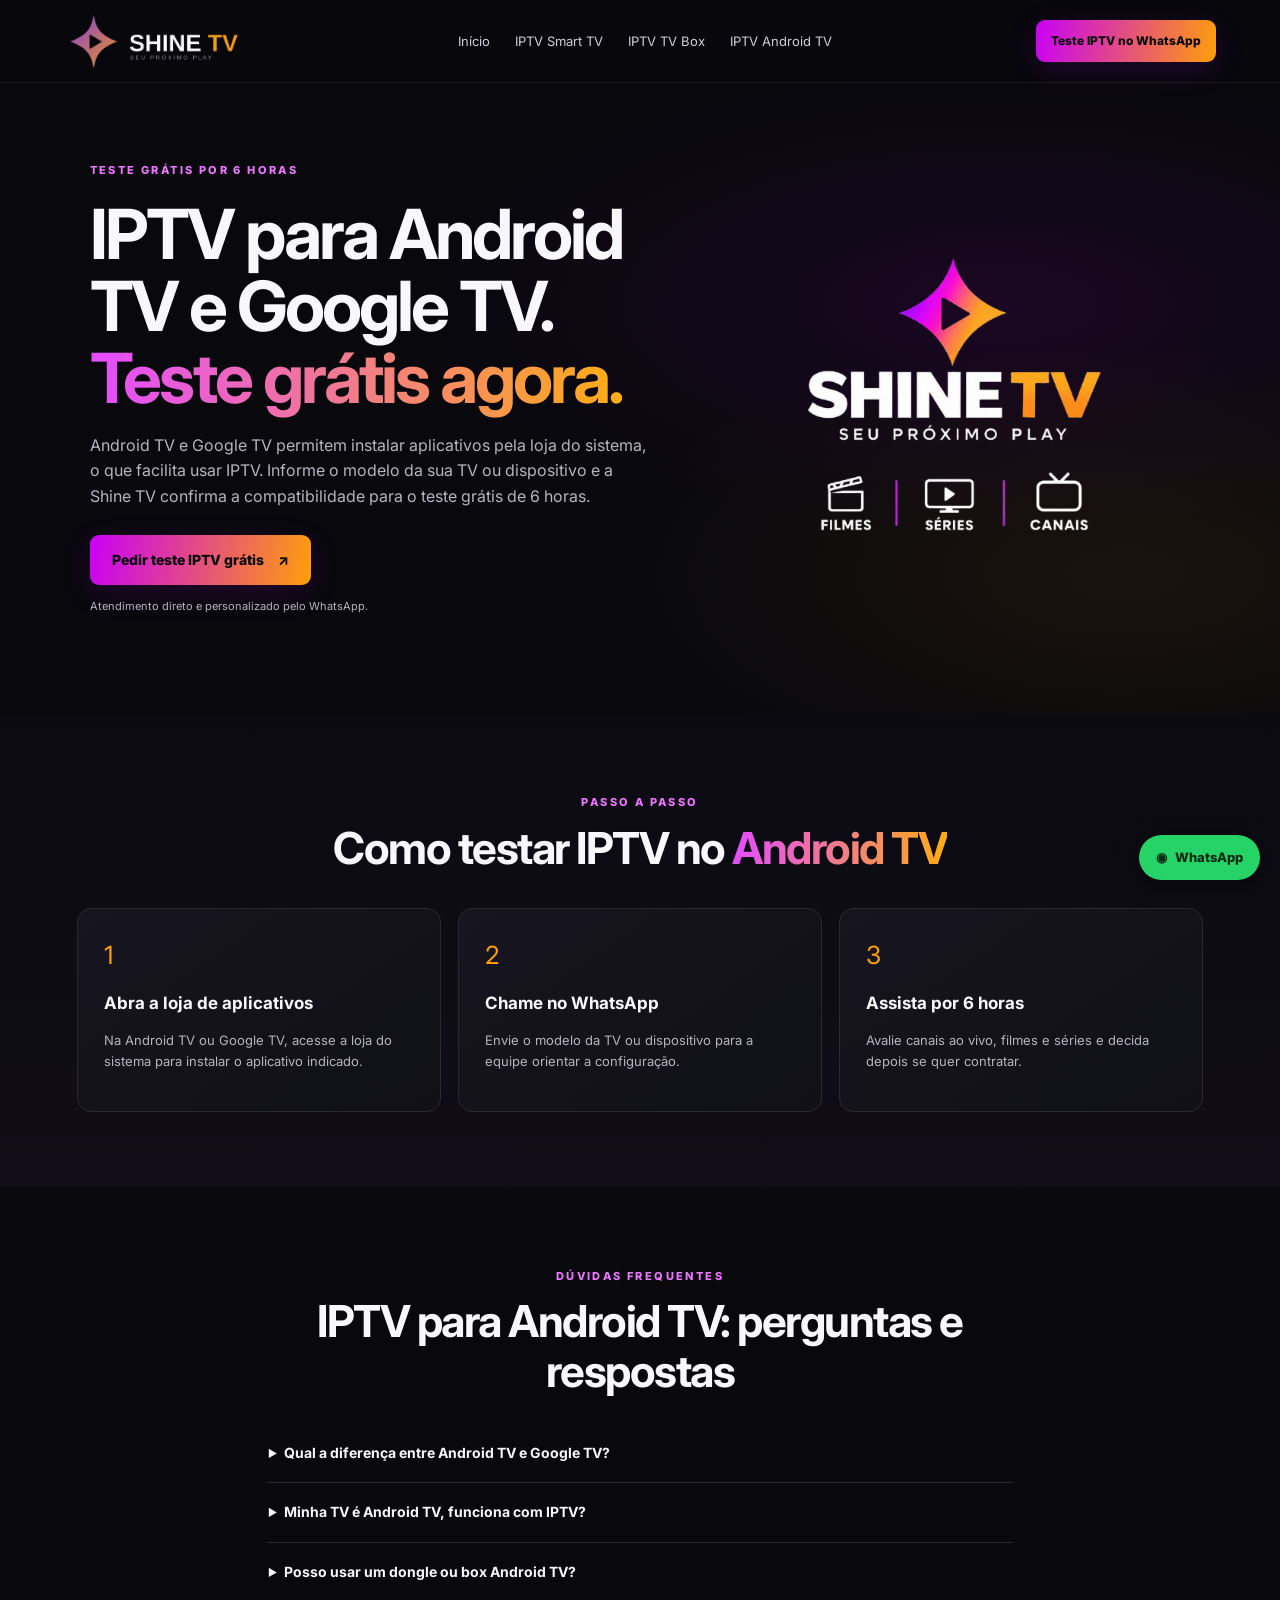
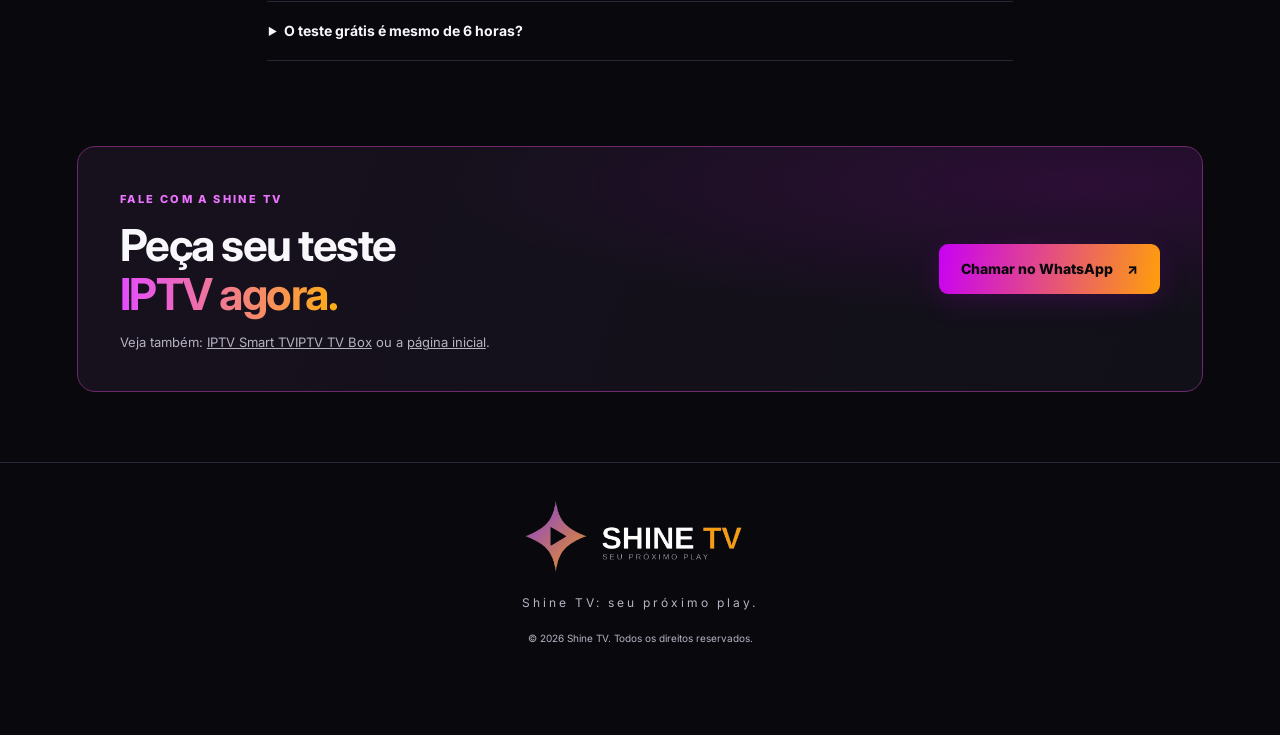
==== iptv-android.html @ 6a117aff "Add files via upload" ====
<!doctype html>
<html lang="pt-BR">
<head>
  <meta charset="utf-8">
  <meta name="viewport" content="width=device-width, initial-scale=1">
  <title>IPTV para Android TV e Google TV: Teste Grátis | Shine TV</title>
  <meta name="description" content="Teste IPTV grátis por 6 horas em Android TV e Google TV. Canais ao vivo, filmes e séries na sua TV. Fale com a Shine TV no WhatsApp.">
  <meta name="robots" content="index, follow, max-image-preview:large, max-snippet:-1">
  <meta name="theme-color" content="#08080d">
  <link rel="canonical" href="https://shinetv.com.br/iptv-android-tv/">
  <link rel="icon" type="image/jpeg" href="assets/logo.jpg">
  <meta property="og:type" content="website">
  <meta property="og:locale" content="pt_BR">
  <meta property="og:site_name" content="Shine TV">
  <meta property="og:title" content="IPTV para Android TV e Google TV: Teste Grátis | Shine TV">
  <meta property="og:description" content="Teste IPTV grátis por 6 horas em Android TV e Google TV. Canais ao vivo, filmes e séries na sua TV. Fale com a Shine TV no WhatsApp.">
  <meta property="og:url" content="https://shinetv.com.br/iptv-android-tv/">
  <meta property="og:image" content="https://shinetv.com.br/assets/shine-logo-principal.png">
  <meta name="twitter:card" content="summary_large_image">
  <link rel="stylesheet" href="style.css">
  <script type="application/ld+json">
{
  "@context": "https://schema.org",
  "@graph": [
    {
      "@type": "BreadcrumbList",
      "itemListElement": [
        {
          "@type": "ListItem",
          "position": 1,
          "name": "Shine TV",
          "item": "https://shinetv.com.br/"
        },
        {
          "@type": "ListItem",
          "position": 2,
          "name": "IPTV Android TV",
          "item": "https://shinetv.com.br/iptv-android-tv/"
        }
      ]
    },
    {
      "@type": "WebPage",
      "@id": "https://shinetv.com.br/iptv-android-tv/#webpage",
      "url": "https://shinetv.com.br/iptv-android-tv/",
      "name": "IPTV para Android TV e Google TV: Teste Grátis | Shine TV",
      "inLanguage": "pt-BR",
      "isPartOf": {
        "@type": "WebSite",
        "name": "Shine TV",
        "url": "https://shinetv.com.br/"
      }
    },
    {
      "@type": "FAQPage",
      "mainEntity": [
        {
          "@type": "Question",
          "name": "Qual a diferença entre Android TV e Google TV?",
          "acceptedAnswer": {
            "@type": "Answer",
            "text": "Google TV é a interface mais recente do sistema Android TV, com recomendações de conteúdo. Para instalar aplicativos de IPTV, o funcionamento é parecido."
          }
        },
        {
          "@type": "Question",
          "name": "Minha TV é Android TV, funciona com IPTV?",
          "acceptedAnswer": {
            "@type": "Answer",
            "text": "Em geral sim, com um aplicativo compatível. Envie o modelo pelo WhatsApp para confirmarmos."
          }
        },
        {
          "@type": "Question",
          "name": "Posso usar um dongle ou box Android TV?",
          "acceptedAnswer": {
            "@type": "Answer",
            "text": "Sim. Dispositivos Android TV e Google TV ligados por HDMI também servem para o teste."
          }
        },
        {
          "@type": "Question",
          "name": "O teste grátis é mesmo de 6 horas?",
          "acceptedAnswer": {
            "@type": "Answer",
            "text": "Sim, você recebe 6 horas para avaliar o serviço antes de contratar. Peça pelo WhatsApp."
          }
        }
      ]
    }
  ]
}
  </script>
</head>
<body>
<header class="topbar">
  <a class="brand" href="/" aria-label="Shine TV – IPTV, início">
    <img src="assets/shine-logo-horizontal.jpeg" alt="Shine TV – teste IPTV" width="881" height="276">
  </a>
  <nav aria-label="Navegação principal">
    <a href="/">Início</a>
    <a href="iptv-smart.html">IPTV Smart TV</a><a href="iptv-box.html">IPTV TV Box</a><a href="iptv-android.html" aria-current="page">IPTV Android TV</a>
  </nav>
  <a class="button button-small whatsapp-link" href="https://wa.me/5521996345056?text=Ol%C3%A1%21%20Quero%20testar%20IPTV%20na%20minha%20Android%20TV/Google%20TV.%20Modelo%3A%20" target="_blank" rel="noopener">Teste IPTV no WhatsApp</a>
</header>
<main>
  <section class="hero">
    <div class="hero-copy">
      <span class="eyebrow">TESTE GRÁTIS POR 6 HORAS</span>
      <h1>IPTV para Android TV e Google TV.<br><span>Teste grátis agora.</span></h1>
      <p>Android TV e Google TV permitem instalar aplicativos pela loja do sistema, o que facilita usar IPTV. Informe o modelo da sua TV ou dispositivo e a Shine TV confirma a compatibilidade para o teste grátis de 6 horas.</p>
      <a class="button whatsapp-link" href="https://wa.me/5521996345056?text=Ol%C3%A1%21%20Quero%20testar%20IPTV%20na%20minha%20Android%20TV/Google%20TV.%20Modelo%3A%20" target="_blank" rel="noopener">Pedir teste IPTV grátis <span aria-hidden="true">↗</span></a>
      <p class="microcopy">Atendimento direto e personalizado pelo WhatsApp.</p>
    </div>
    <div class="hero-mark"><img src="assets/shine-logo-principal.png" alt="Logo Shine TV – IPTV Android TV" width="500" height="500" fetchpriority="high"></div>
  </section>
  <section class="section benefits">
    <div class="section-heading centered">
      <span class="eyebrow">PASSO A PASSO</span>
      <h2>Como testar IPTV no <span>Android TV</span></h2>
    </div>
    <div class="benefit-grid"><article class="benefit"><div class="icon">1</div><h3>Abra a loja de aplicativos</h3><p>Na Android TV ou Google TV, acesse a loja do sistema para instalar o aplicativo indicado.</p></article><article class="benefit"><div class="icon">2</div><h3>Chame no WhatsApp</h3><p>Envie o modelo da TV ou dispositivo para a equipe orientar a configuração.</p></article><article class="benefit"><div class="icon">3</div><h3>Assista por 6 horas</h3><p>Avalie canais ao vivo, filmes e séries e decida depois se quer contratar.</p></article></div>
  </section>
  <section class="section faq">
    <div class="section-heading centered">
      <span class="eyebrow">DÚVIDAS FREQUENTES</span>
      <h2>IPTV para Android TV: perguntas e respostas</h2>
    </div>
    <details><summary>Qual a diferença entre Android TV e Google TV?</summary><p>Google TV é a interface mais recente do sistema Android TV, com recomendações de conteúdo. Para instalar aplicativos de IPTV, o funcionamento é parecido.</p></details><details><summary>Minha TV é Android TV, funciona com IPTV?</summary><p>Em geral sim, com um aplicativo compatível. Envie o modelo pelo WhatsApp para confirmarmos.</p></details><details><summary>Posso usar um dongle ou box Android TV?</summary><p>Sim. Dispositivos Android TV e Google TV ligados por HDMI também servem para o teste.</p></details><details><summary>O teste grátis é mesmo de 6 horas?</summary><p>Sim, você recebe 6 horas para avaliar o serviço antes de contratar. Peça pelo WhatsApp.</p></details>
  </section>
  <section class="contact section">
    <div>
      <span class="eyebrow">FALE COM A SHINE TV</span>
      <h2>Peça seu teste<br><span>IPTV agora.</span></h2>
      <p>Veja também: <a href="iptv-smart.html">IPTV Smart TV</a><a href="iptv-box.html">IPTV TV Box</a> ou a <a href="/">página inicial</a>.</p>
    </div>
    <a class="button button-large whatsapp-link" href="https://wa.me/5521996345056?text=Ol%C3%A1%21%20Quero%20testar%20IPTV%20na%20minha%20Android%20TV/Google%20TV.%20Modelo%3A%20" target="_blank" rel="noopener">Chamar no WhatsApp <span>↗</span></a>
  </section>
</main>
<footer class="footer">
  <img src="assets/shine-logo-horizontal.jpeg" alt="Shine TV – IPTV" loading="lazy">
  <p>Shine TV: seu próximo play.</p>
  <small>© <span id="year"></span> Shine TV. Todos os direitos reservados.</small>
</footer>
<a class="floating-whatsapp whatsapp-link" href="https://wa.me/5521996345056?text=Ol%C3%A1%21%20Quero%20testar%20IPTV%20na%20minha%20Android%20TV/Google%20TV.%20Modelo%3A%20" target="_blank" rel="noopener" aria-label="Pedir teste IPTV grátis pelo WhatsApp">◉ <span>WhatsApp</span></a>
<script src="script.js" defer></script>
</body>
</html>
---- style.css ----
@import url('https://fonts.googleapis.com/css2?family=Inter:wght@400;500;600;700;800;900&display=swap');

:root {
  --bg: #08080d;
  --panel: #111119;
  --white: #f8f8fc;
  --muted: #b6b4c2;
  --pink: #d400ff;
  --orange: #ff9f0a;
  --line: #292733;
}

* {
  box-sizing: border-box;
}

html {
  scroll-behavior: smooth;
  scroll-padding-top: 90px;
}

body {
  margin: 0;
  background: var(--bg);
  color: var(--white);
  font-family: Inter, Arial, sans-serif;
  line-height: 1.6;
}

a {
  color: inherit;
  text-decoration: none;
}

/* CABEÇALHO */
.topbar {
  min-height: 82px;
  display: flex;
  align-items: center;
  justify-content: space-between;
  gap: 24px;
  padding: 12px max(5vw, 20px);
  border-bottom: 1px solid #ffffff12;
  background: #08080def;
  position: sticky;
  top: 0;
  z-index: 10;
  backdrop-filter: blur(14px);
}

.brand img {
  display: block;
  width: 190px;
  height: auto;
  max-height: 58px;
  object-fit: contain;
}

.topbar nav {
  display: flex;
  gap: 25px;
  color: #d0ced8;
  font-size: 13px;
}

.topbar nav a:hover {
  color: #ffad16;
}

/* BOTÕES */
.button {
  display: inline-flex;
  align-items: center;
  justify-content: center;
  gap: 14px;
  padding: 14px 22px;
  border-radius: 9px;
  background: linear-gradient(100deg, #c900f5, #ff9f0a);
  color: #09080c;
  font-weight: 800;
  font-size: 14px;
  box-shadow: 0 8px 30px #d400ff22;
  transition: transform 0.2s, filter 0.2s;
}

.button:hover {
  transform: translateY(-2px);
  filter: brightness(1.1);
}

.button-small {
  font-size: 12px;
  padding: 11px 15px;
  white-space: nowrap;
}

/* DESTAQUE PRINCIPAL */
.hero {
  min-height: 540px;
  padding: 65px max(7vw, 22px);
  display: grid;
  grid-template-columns: 1.1fr 0.9fr;
  align-items: center;
  gap: 45px;
  background:
    radial-gradient(ellipse at 78% 35%, #9b00b321, transparent 40%),
    radial-gradient(ellipse at 88% 78%, #ff9f0a13, transparent 34%);
}

.eyebrow {
  font-size: 11px;
  letter-spacing: 2.4px;
  font-weight: 800;
  color: #ed74ff;
}

.hero h1 {
  font-size: clamp(42px, 5.4vw, 72px);
  line-height: 1.04;
  letter-spacing: -3px;
  margin: 18px 0;
}

.hero h1 span,
.section h2 span,
.contact h2 span {
  background: linear-gradient(90deg, #e44cff, #ffad13);
  -webkit-background-clip: text;
  background-clip: text;
  color: transparent;
}

.hero-copy > p {
  max-width: 560px;
  color: var(--muted);
  font-size: 16px;
  margin: 0 0 25px;
}

.hero-copy .microcopy {
  font-size: 11px;
  margin-top: 13px;
}

.hero-mark {
  display: flex;
  justify-content: center;
}

.hero-mark img {
  width: min(100%, 380px);
  border-radius: 18px;
  mix-blend-mode: screen;
  object-fit: contain;
}

/* SEÇÕES */
.section {
  padding: 75px max(6vw, 20px);
}

.section-heading {
  display: flex;
  justify-content: space-between;
  align-items: end;
  gap: 35px;
  margin-bottom: 28px;
}

.section-heading h2,
.section h2 {
  font-size: clamp(29px, 3.5vw, 44px);
  line-height: 1.12;
  letter-spacing: -1.5px;
  margin: 10px 0;
}

.section-heading > p {
  max-width: 360px;
  color: var(--muted);
  font-size: 13px;
}

.centered {
  display: block;
  text-align: center;
}

.centered > p {
  margin: 0 auto;
  color: var(--muted);
}

/* MURAL DE FILMES - ANIMAÇÃO HORIZONTAL */
.movie-window {
  display: block;
  overflow: hidden;
  position: relative;
  width: 100%;
  mask-image: linear-gradient(
    90deg,
    transparent,
    #000 3%,
    #000 97%,
    transparent
  );
  -webkit-mask-image: linear-gradient(
    90deg,
    transparent,
    #000 3%,
    #000 97%,
    transparent
  );
}

.movie-track {
  display: flex;
  flex-wrap: nowrap;
  align-items: stretch;
  gap: 17px;
  width: max-content;
  max-width: none;
  animation: shine-mural 50s linear infinite !important;
  animation-play-state: running !important;
  will-change: transform;
}

.movie-window:hover .movie-track {
  animation-play-state: paused !important;
}

.poster {
  flex: 0 0 210px;
  width: 210px;
  height: 315px;
  border-radius: 13px;
  display: flex;
  flex-direction: column;
  justify-content: flex-end;
  overflow: hidden;
  position: relative;
  background: #171720;
  border: 1px solid #383044;
  box-shadow: 0 8px 28px #0006;
}

.poster img {
  position: absolute;
  inset: 0;
  width: 100%;
  height: 100%;
  object-fit: cover;
  display: block;
}

.poster:after {
  content: "";
  position: absolute;
  inset: 0;
  background: linear-gradient(
    180deg,
    #09090d00 45%,
    #09090de8 100%
  );
  pointer-events: none;
}

.poster span {
  position: relative;
  z-index: 1;
  padding: 14px;
  font-size: 11px;
  letter-spacing: 2px;
  font-weight: 900;
  color: #fff;
  text-shadow: 0 2px 8px #000;
}

@keyframes shine-mural {
  from {
    transform: translate3d(0, 0, 0);
  }

  to {
    transform: translate3d(-50%, 0, 0);
  }
}

.disclaimer {
  color: #858290;
  font-size: 10px;
  margin-top: 12px;
}

/* BENEFÍCIOS */
.benefits {
  background: linear-gradient(180deg, #0b0a11, #100d18);
}

.benefit-grid {
  display: grid;
  grid-template-columns: repeat(3, 1fr);
  gap: 17px;
  margin-top: 35px;
}

.benefit {
  background: linear-gradient(145deg, #171520, #101016);
  border: 1px solid var(--line);
  border-radius: 14px;
  padding: 26px;
}

.icon {
  font-size: 25px;
  color: #ff9f0a;
}

.benefit h3 {
  font-size: 17px;
  margin: 15px 0 7px;
}

.benefit p,
.device-copy p,
.contact p {
  color: var(--muted);
  font-size: 13px;
}

/* DISPOSITIVOS COMPATÍVEIS */
.devices {
  display: grid;
  grid-template-columns: 1fr 1fr;
  align-items: center;
  gap: 60px;
}

.device-list {
  display: grid;
  gap: 12px;
}

.device-list div {
  display: flex;
  align-items: center;
  gap: 15px;
  padding: 17px 20px;
  background: var(--panel);
  border: 1px solid var(--line);
  border-radius: 10px;
  color: #ff9f0a;
  font-size: 22px;
}

.device-list span {
  font-size: 13px;
  color: var(--white);
  font-weight: 600;
}

/* CONTATO */
.contact {
  margin: 10px max(6vw, 20px) 70px;
  padding: 38px 42px;
  border: 1px solid #6e286c;
  border-radius: 18px;
  background:
    radial-gradient(ellipse at 90% 15%, #e500ff20, transparent 45%),
    linear-gradient(110deg, #17111e, #111018);
  display: flex;
  align-items: center;
  justify-content: space-between;
  gap: 30px;
}

.contact h2 {
  margin-bottom: 12px;
}

.contact p {
  max-width: 550px;
  margin-bottom: 0;
}

.button-large {
  white-space: nowrap;
}

/* PERGUNTAS FREQUENTES */
.faq {
  max-width: 900px;
  margin: auto;
}

.faq details {
  border-bottom: 1px solid var(--line);
  padding: 18px 2px;
}

.faq summary {
  cursor: pointer;
  font-weight: 700;
  font-size: 14px;
}

.faq details p {
  color: var(--muted);
  font-size: 13px;
  margin-bottom: 0;
}

/* RODAPÉ */
.footer {
  text-align: center;
  padding: 35px 20px 85px;
  border-top: 1px solid var(--line);
  color: var(--muted);
}

.footer img {
  width: min(240px, 70%);
  height: auto;
}

.footer p {
  font-size: 12px;
  letter-spacing: 3px;
}

.footer small {
  font-size: 10px;
}

/* BOTÃO FLUTUANTE DO WHATSAPP */
.floating-whatsapp {
  position: fixed;
  right: 20px;
  bottom: 20px;
  z-index: 20;
  background: #25d366;
  color: #062b14;
  border-radius: 30px;
  padding: 12px 17px;
  font-weight: 800;
  font-size: 13px;
  box-shadow: 0 6px 25px #0007;
  display: flex;
  gap: 8px;
  align-items: center;
}

/* CELULARES E TABLETS */
@media (max-width: 760px) {
  .topbar {
    min-height: 70px;
    padding: 10px 16px;
    gap: 10px;
  }

  .brand img {
    width: 145px;
  }

  .topbar nav {
    display: none;
  }

  .button-small {
    font-size: 10px;
    padding: 10px;
  }

  .hero {
    grid-template-columns: 1fr;
    gap: 20px;
    padding: 52px 22px 35px;
    min-height: 0;
  }

  .hero h1 {
    letter-spacing: -2px;
  }

  .hero-mark img {
    width: 190px;
    max-height: 180px;
    object-fit: cover;
    object-position: center;
  }

  .section {
    padding: 55px 20px;
  }

  .section-heading {
    display: block;
  }

  .section-heading > p {
    margin-top: 12px;
  }

  .poster {
    flex-basis: 175px;
    width: 175px;
    height: 260px;
  }

  .movie-track {
    animation-duration: 60s !important;
  }

  .benefit-grid {
    grid-template-columns: 1fr;
  }

  .devices {
    grid-template-columns: 1fr;
    gap: 25px;
  }

  .contact {
    margin: 0 15px 50px;
    padding: 27px 22px;
    display: block;
  }

  .contact .button {
    margin-top: 22px;
  }

  .floating-whatsapp {
    right: 12px;
    bottom: 12px;
  }

  .footer {
    padding-bottom: 80px;
  }
}

/* MOVIMENTO FORÇADO PARA O MURAL */
@media (prefers-reduced-motion: reduce) {
  .movie-track {
    animation: shine-mural 50s linear infinite !important;
  }
}

/* Links internos */
.footer-links { display: flex; flex-wrap: wrap; gap: 8px 18px; justify-content: center; margin: 10px 0; }
.footer-links a, .device-list a, .contact p a { color: inherit; text-decoration: none; }
.footer-links a:hover, .contact p a:hover { text-decoration: underline; }
.contact p a { text-decoration: underline; }
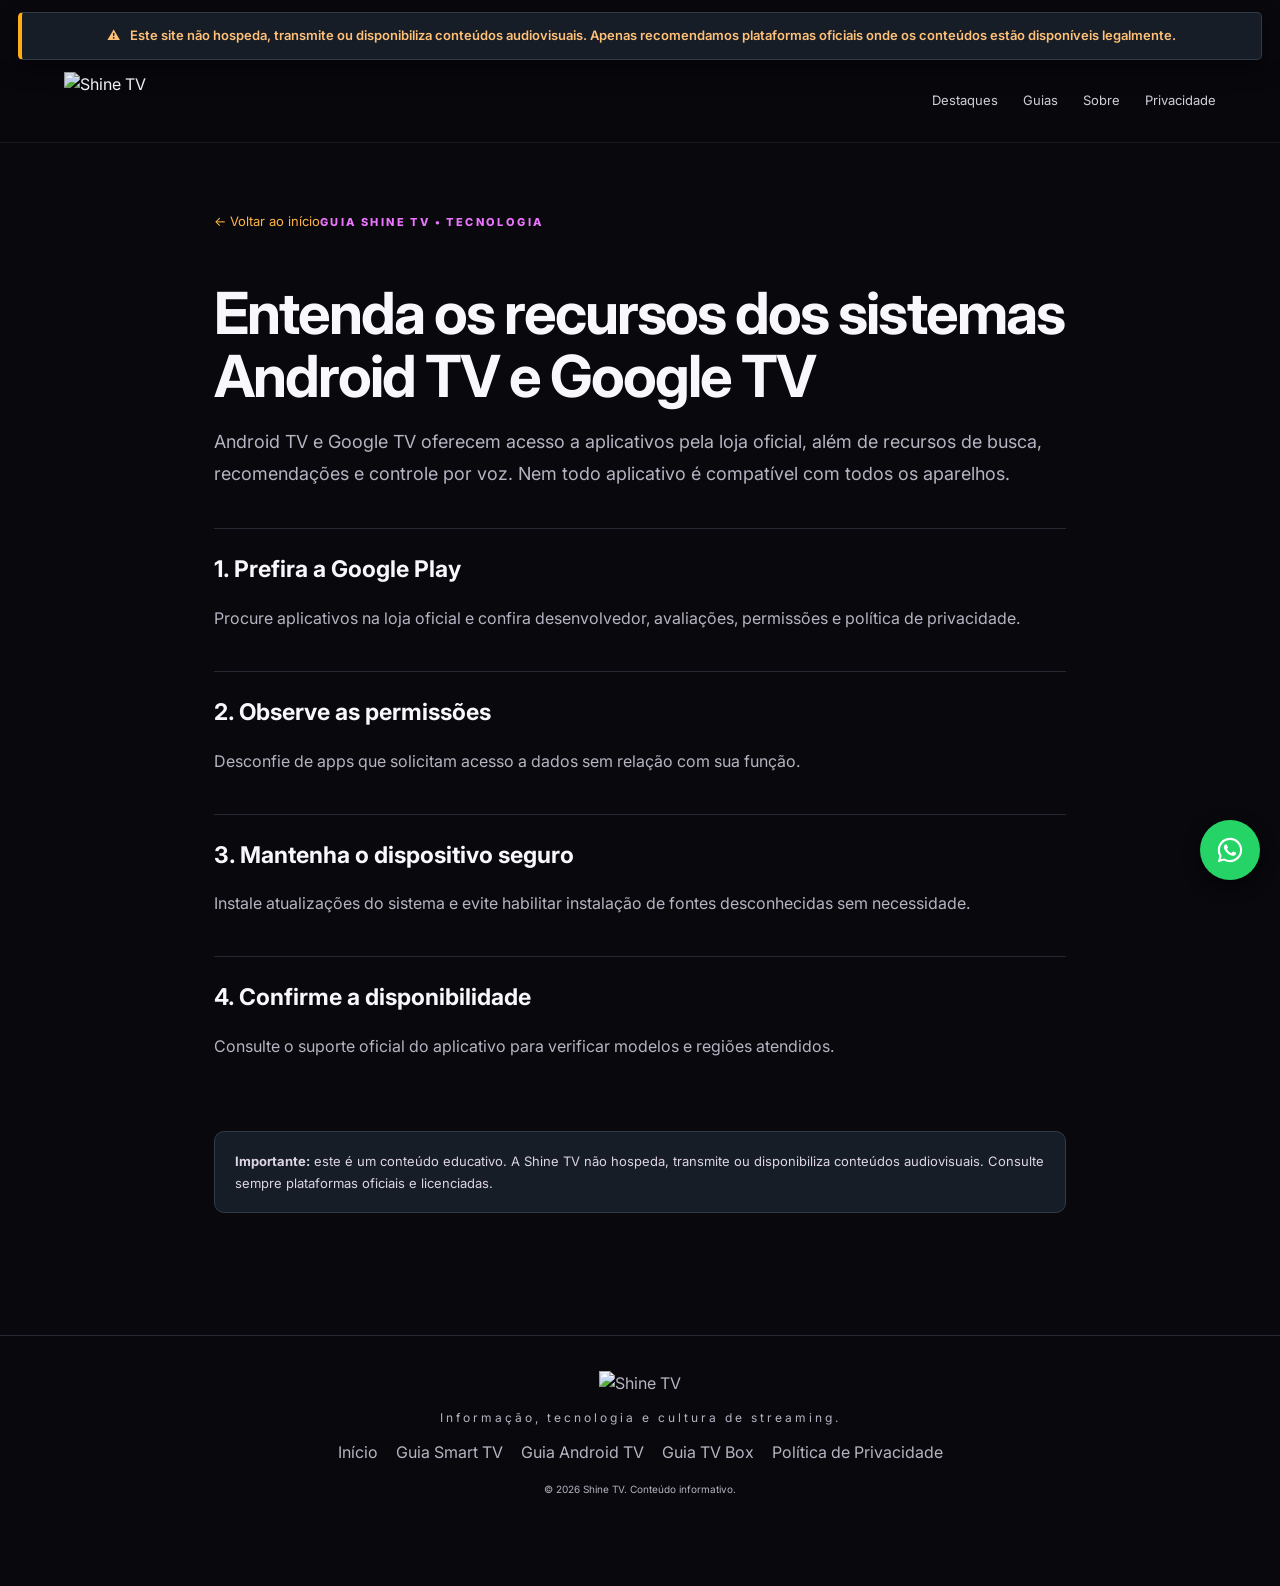
==== commit 218283f1: "Add files via upload" ====
--- a/iptv-android.html
+++ b/iptv-android.html
@@ -1,148 +1,6 @@
-<!doctype html>
-<html lang="pt-BR">
-<head>
-  <meta charset="utf-8">
-  <meta name="viewport" content="width=device-width, initial-scale=1">
-  <title>IPTV para Android TV e Google TV: Teste Grátis | Shine TV</title>
-  <meta name="description" content="Teste IPTV grátis por 6 horas em Android TV e Google TV. Canais ao vivo, filmes e séries na sua TV. Fale com a Shine TV no WhatsApp.">
-  <meta name="robots" content="index, follow, max-image-preview:large, max-snippet:-1">
-  <meta name="theme-color" content="#08080d">
-  <link rel="canonical" href="https://shinetv.com.br/iptv-android-tv/">
-  <link rel="icon" type="image/jpeg" href="assets/logo.jpg">
-  <meta property="og:type" content="website">
-  <meta property="og:locale" content="pt_BR">
-  <meta property="og:site_name" content="Shine TV">
-  <meta property="og:title" content="IPTV para Android TV e Google TV: Teste Grátis | Shine TV">
-  <meta property="og:description" content="Teste IPTV grátis por 6 horas em Android TV e Google TV. Canais ao vivo, filmes e séries na sua TV. Fale com a Shine TV no WhatsApp.">
-  <meta property="og:url" content="https://shinetv.com.br/iptv-android-tv/">
-  <meta property="og:image" content="https://shinetv.com.br/assets/shine-logo-principal.png">
-  <meta name="twitter:card" content="summary_large_image">
-  <link rel="stylesheet" href="style.css">
-  <script type="application/ld+json">
-{
-  "@context": "https://schema.org",
-  "@graph": [
-    {
-      "@type": "BreadcrumbList",
-      "itemListElement": [
-        {
-          "@type": "ListItem",
-          "position": 1,
-          "name": "Shine TV",
-          "item": "https://shinetv.com.br/"
-        },
-        {
-          "@type": "ListItem",
-          "position": 2,
-          "name": "IPTV Android TV",
-          "item": "https://shinetv.com.br/iptv-android-tv/"
-        }
-      ]
-    },
-    {
-      "@type": "WebPage",
-      "@id": "https://shinetv.com.br/iptv-android-tv/#webpage",
-      "url": "https://shinetv.com.br/iptv-android-tv/",
-      "name": "IPTV para Android TV e Google TV: Teste Grátis | Shine TV",
-      "inLanguage": "pt-BR",
-      "isPartOf": {
-        "@type": "WebSite",
-        "name": "Shine TV",
-        "url": "https://shinetv.com.br/"
-      }
-    },
-    {
-      "@type": "FAQPage",
-      "mainEntity": [
-        {
-          "@type": "Question",
-          "name": "Qual a diferença entre Android TV e Google TV?",
-          "acceptedAnswer": {
-            "@type": "Answer",
-            "text": "Google TV é a interface mais recente do sistema Android TV, com recomendações de conteúdo. Para instalar aplicativos de IPTV, o funcionamento é parecido."
-          }
-        },
-        {
-          "@type": "Question",
-          "name": "Minha TV é Android TV, funciona com IPTV?",
-          "acceptedAnswer": {
-            "@type": "Answer",
-            "text": "Em geral sim, com um aplicativo compatível. Envie o modelo pelo WhatsApp para confirmarmos."
-          }
-        },
-        {
-          "@type": "Question",
-          "name": "Posso usar um dongle ou box Android TV?",
-          "acceptedAnswer": {
-            "@type": "Answer",
-            "text": "Sim. Dispositivos Android TV e Google TV ligados por HDMI também servem para o teste."
-          }
-        },
-        {
-          "@type": "Question",
-          "name": "O teste grátis é mesmo de 6 horas?",
-          "acceptedAnswer": {
-            "@type": "Answer",
-            "text": "Sim, você recebe 6 horas para avaliar o serviço antes de contratar. Peça pelo WhatsApp."
-          }
-        }
-      ]
-    }
-  ]
-}
-  </script>
-</head>
-<body>
-<header class="topbar">
-  <a class="brand" href="/" aria-label="Shine TV – IPTV, início">
-    <img src="assets/shine-logo-horizontal.jpeg" alt="Shine TV – teste IPTV" width="881" height="276">
-  </a>
-  <nav aria-label="Navegação principal">
-    <a href="/">Início</a>
-    <a href="iptv-smart.html">IPTV Smart TV</a><a href="iptv-box.html">IPTV TV Box</a><a href="iptv-android.html" aria-current="page">IPTV Android TV</a>
-  </nav>
-  <a class="button button-small whatsapp-link" href="https://wa.me/5521996345056?text=Ol%C3%A1%21%20Quero%20testar%20IPTV%20na%20minha%20Android%20TV/Google%20TV.%20Modelo%3A%20" target="_blank" rel="noopener">Teste IPTV no WhatsApp</a>
-</header>
-<main>
-  <section class="hero">
-    <div class="hero-copy">
-      <span class="eyebrow">TESTE GRÁTIS POR 6 HORAS</span>
-      <h1>IPTV para Android TV e Google TV.<br><span>Teste grátis agora.</span></h1>
-      <p>Android TV e Google TV permitem instalar aplicativos pela loja do sistema, o que facilita usar IPTV. Informe o modelo da sua TV ou dispositivo e a Shine TV confirma a compatibilidade para o teste grátis de 6 horas.</p>
-      <a class="button whatsapp-link" href="https://wa.me/5521996345056?text=Ol%C3%A1%21%20Quero%20testar%20IPTV%20na%20minha%20Android%20TV/Google%20TV.%20Modelo%3A%20" target="_blank" rel="noopener">Pedir teste IPTV grátis <span aria-hidden="true">↗</span></a>
-      <p class="microcopy">Atendimento direto e personalizado pelo WhatsApp.</p>
-    </div>
-    <div class="hero-mark"><img src="assets/shine-logo-principal.png" alt="Logo Shine TV – IPTV Android TV" width="500" height="500" fetchpriority="high"></div>
-  </section>
-  <section class="section benefits">
-    <div class="section-heading centered">
-      <span class="eyebrow">PASSO A PASSO</span>
-      <h2>Como testar IPTV no <span>Android TV</span></h2>
-    </div>
-    <div class="benefit-grid"><article class="benefit"><div class="icon">1</div><h3>Abra a loja de aplicativos</h3><p>Na Android TV ou Google TV, acesse a loja do sistema para instalar o aplicativo indicado.</p></article><article class="benefit"><div class="icon">2</div><h3>Chame no WhatsApp</h3><p>Envie o modelo da TV ou dispositivo para a equipe orientar a configuração.</p></article><article class="benefit"><div class="icon">3</div><h3>Assista por 6 horas</h3><p>Avalie canais ao vivo, filmes e séries e decida depois se quer contratar.</p></article></div>
-  </section>
-  <section class="section faq">
-    <div class="section-heading centered">
-      <span class="eyebrow">DÚVIDAS FREQUENTES</span>
-      <h2>IPTV para Android TV: perguntas e respostas</h2>
-    </div>
-    <details><summary>Qual a diferença entre Android TV e Google TV?</summary><p>Google TV é a interface mais recente do sistema Android TV, com recomendações de conteúdo. Para instalar aplicativos de IPTV, o funcionamento é parecido.</p></details><details><summary>Minha TV é Android TV, funciona com IPTV?</summary><p>Em geral sim, com um aplicativo compatível. Envie o modelo pelo WhatsApp para confirmarmos.</p></details><details><summary>Posso usar um dongle ou box Android TV?</summary><p>Sim. Dispositivos Android TV e Google TV ligados por HDMI também servem para o teste.</p></details><details><summary>O teste grátis é mesmo de 6 horas?</summary><p>Sim, você recebe 6 horas para avaliar o serviço antes de contratar. Peça pelo WhatsApp.</p></details>
-  </section>
-  <section class="contact section">
-    <div>
-      <span class="eyebrow">FALE COM A SHINE TV</span>
-      <h2>Peça seu teste<br><span>IPTV agora.</span></h2>
-      <p>Veja também: <a href="iptv-smart.html">IPTV Smart TV</a><a href="iptv-box.html">IPTV TV Box</a> ou a <a href="/">página inicial</a>.</p>
-    </div>
-    <a class="button button-large whatsapp-link" href="https://wa.me/5521996345056?text=Ol%C3%A1%21%20Quero%20testar%20IPTV%20na%20minha%20Android%20TV/Google%20TV.%20Modelo%3A%20" target="_blank" rel="noopener">Chamar no WhatsApp <span>↗</span></a>
-  </section>
-</main>
-<footer class="footer">
-  <img src="assets/shine-logo-horizontal.jpeg" alt="Shine TV – IPTV" loading="lazy">
-  <p>Shine TV: seu próximo play.</p>
-  <small>© <span id="year"></span> Shine TV. Todos os direitos reservados.</small>
-</footer>
-<a class="floating-whatsapp whatsapp-link" href="https://wa.me/5521996345056?text=Ol%C3%A1%21%20Quero%20testar%20IPTV%20na%20minha%20Android%20TV/Google%20TV.%20Modelo%3A%20" target="_blank" rel="noopener" aria-label="Pedir teste IPTV grátis pelo WhatsApp">◉ <span>WhatsApp</span></a>
-<script src="script.js" defer></script>
-</body>
-</html>
+<!doctype html><html lang="pt-BR"><head><meta charset="utf-8"><meta name="viewport" content="width=device-width, initial-scale=1"><meta name="theme-color" content="#08080d"><meta name="robots" content="index, follow"><link rel="icon" href="/favicon.ico"><link rel="stylesheet" href="style.css"><title>Android TV e Google TV: como escolher aplicativos | Shine TV</title><meta name="description" content="Android TV e Google TV oferecem acesso a aplicativos pela loja oficial, além de recursos de busca, recomendações e controle por voz. Nem todo aplicativo é compatível com todos os aparelhos."><link rel="canonical" href="https://shinetv.com.br/iptv-android.html"></head><body><div class="legal-notice" role="note" aria-label="Aviso legal"><span aria-hidden="true">⚠️</span> Este site não hospeda, transmite ou disponibiliza conteúdos audiovisuais. Apenas recomendamos plataformas oficiais onde os conteúdos estão disponíveis legalmente.</div><header class="topbar"><a class="brand" href="index.html" aria-label="Shine TV - início"><img src="assets/shine-logo-horizontal.jpeg" alt="Shine TV" width="881" height="276"></a><nav aria-label="Navegação principal"><a href="index.html#destaques">Destaques</a><a href="index.html#guias">Guias</a><a href="index.html#sobre">Sobre</a><a href="politica-de-privacidade.html">Privacidade</a></nav></header><main class="article-main"><a class="back-link" href="index.html">← Voltar ao início</a><span class="eyebrow">GUIA SHINE TV • TECNOLOGIA</span><h1>Entenda os recursos dos sistemas Android TV e Google TV</h1><p class="article-lead">Android TV e Google TV oferecem acesso a aplicativos pela loja oficial, além de recursos de busca, recomendações e controle por voz. Nem todo aplicativo é compatível com todos os aparelhos.</p><article class="article-step"><h2>1. Prefira a Google Play</h2><p>Procure aplicativos na loja oficial e confira desenvolvedor, avaliações, permissões e política de privacidade.</p></article><article class="article-step"><h2>2. Observe as permissões</h2><p>Desconfie de apps que solicitam acesso a dados sem relação com sua função.</p></article><article class="article-step"><h2>3. Mantenha o dispositivo seguro</h2><p>Instale atualizações do sistema e evite habilitar instalação de fontes desconhecidas sem necessidade.</p></article><article class="article-step"><h2>4. Confirme a disponibilidade</h2><p>Consulte o suporte oficial do aplicativo para verificar modelos e regiões atendidos.</p></article><aside class="editorial-note"><strong>Importante:</strong> este é um conteúdo educativo. A Shine TV não hospeda, transmite ou disponibiliza conteúdos audiovisuais. Consulte sempre plataformas oficiais e licenciadas.</aside></main><footer class="footer"><img src="assets/shine-logo-horizontal.jpeg" alt="Shine TV" loading="lazy"><p>Informação, tecnologia e cultura de streaming.</p><nav class="footer-links"><a href="index.html">Início</a><a href="iptv-smart.html">Guia Smart TV</a><a href="iptv-android.html">Guia Android TV</a><a href="iptv-box.html">Guia TV Box</a><a href="politica-de-privacidade.html">Política de Privacidade</a></nav><small>© <span id="year"></span> Shine TV. Conteúdo informativo.</small></footer><script>document.getElementById('year').textContent=new Date().getFullYear();</script>
+<!-- WHATSAPP FLUTUANTE -->
+<a class="whatsapp-float" href="https://wa.me/5521996345056?text=Ol%C3%A1%20Vim%20pelo%20site%20da%20Shine%20TV%20e%20gostaria%20de%20fazer%20o%20teste%20IPTV%20gr%C3%A1tis%20e%20consultar%20os%20valores." target="_blank" rel="noopener" aria-label="Falar pelo WhatsApp">
+<svg viewBox="0 0 32 32" width="30" height="30" aria-hidden="true" fill="#fff"><path d="M16.003 3C8.83 3 3 8.83 3 16c0 2.29.6 4.53 1.74 6.5L3 29l6.68-1.72A12.94 12.94 0 0 0 16 29c7.17 0 13-5.83 13-13S23.17 3 16.003 3zm0 23.7c-1.95 0-3.86-.52-5.53-1.5l-.4-.23-3.97 1.02 1.06-3.86-.26-.4A10.66 10.66 0 0 1 5.3 16c0-5.9 4.8-10.7 10.7-10.7S26.7 10.1 26.7 16s-4.8 10.7-10.7 10.7zm5.87-8.02c-.32-.16-1.9-.94-2.2-1.04-.3-.11-.51-.16-.73.16-.21.32-.83 1.04-1.02 1.26-.19.21-.37.24-.7.08-.32-.16-1.36-.5-2.59-1.6-.96-.85-1.6-1.9-1.79-2.22-.19-.32-.02-.5.14-.66.14-.14.32-.37.48-.56.16-.19.21-.32.32-.54.1-.21.05-.4-.03-.56-.08-.16-.73-1.76-1-2.4-.26-.63-.53-.54-.73-.55h-.62c-.21 0-.56.08-.85.4-.29.32-1.12 1.1-1.12 2.68s1.15 3.1 1.31 3.32c.16.21 2.26 3.45 5.47 4.84.76.33 1.36.53 1.83.68.77.24 1.47.21 2.02.13.62-.09 1.9-.78 2.17-1.53.27-.75.27-1.4.19-1.53-.08-.13-.29-.21-.61-.37z"/></svg>
+</a>
+</body></html>
--- a/style.css
+++ b/style.css
@@ -1,4 +1,3 @@
-
 @import url('https://fonts.googleapis.com/css2?family=Inter:wght@400;500;600;700;800;900&display=swap');
 
 :root {
@@ -553,3 +552,27 @@
 .footer-links a, .device-list a, .contact p a { color: inherit; text-decoration: none; }
 .footer-links a:hover, .contact p a:hover { text-decoration: underline; }
 .contact p a { text-decoration: underline; }
+
+
+/* BLOG SHINE TV + AVISO LEGAL */
+.legal-notice{position:relative;z-index:20;margin:12px auto 0;width:calc(100% - 36px);max-width:1500px;padding:13px 20px;background:#171d27;border:1px solid #303b49;border-left:4px solid #ffad13;border-radius:5px;color:#ffc078;text-align:center;font-size:clamp(11px,1.1vw,13px);font-weight:600;line-height:1.5;box-shadow:0 8px 24px #0005}.legal-notice span{margin-right:7px}.blog-hero{min-height:480px;padding:78px max(7vw,22px);display:grid;grid-template-columns:1.2fr .8fr;align-items:center;gap:45px;background:radial-gradient(ellipse at 80% 40%,#9b00b321,transparent 42%),radial-gradient(ellipse at 90% 80%,#ff9f0a16,transparent 34%)}.blog-hero h1{font-size:clamp(42px,6vw,76px);line-height:1.02;letter-spacing:-3px;margin:18px 0}.blog-hero h1 span,.about-section h2 span,.privacy h1 span{background:linear-gradient(90deg,#e44cff,#ffad13);-webkit-background-clip:text;background-clip:text;color:transparent}.blog-hero p{max-width:620px;color:var(--muted);font-size:16px;margin:0 0 25px}.hero-art{min-height:270px;border:1px solid #ffffff20;border-radius:26px;background:linear-gradient(145deg,#191225,#111119 60%,#29200f);display:flex;flex-direction:column;align-items:center;justify-content:center;box-shadow:0 25px 80px #0007;position:relative;overflow:hidden}.hero-art:before,.hero-art:after{content:"";position:absolute;width:230px;height:230px;border:1px solid #ffffff15;border-radius:50%}.hero-art:after{width:320px;height:320px}.screen-icon{width:112px;height:112px;border-radius:30px;background:linear-gradient(135deg,#c900f5,#ff9f0a);display:grid;place-items:center;color:#100b15;font-size:42px;z-index:1;box-shadow:0 12px 55px #d400ff55}.hero-art-caption{z-index:1;margin-top:20px;font-weight:900;letter-spacing:3px}.hero-art-caption span{display:block;text-align:center;font-size:9px;letter-spacing:2px;color:#bdb6c9;margin-top:5px}.feature-grid{display:grid;grid-template-columns:repeat(3,minmax(0,1fr));gap:15px}.feature-card,.guide-card{padding:23px;border:1px solid var(--line);border-radius:14px;background:linear-gradient(145deg,#15141e,#0f0f16);transition:transform .2s,border-color .2s}.feature-card:hover,.guide-card:hover{transform:translateY(-3px);border-color:#9a45a8}.feature-card .tag{font-size:10px;text-transform:uppercase;letter-spacing:1.5px;color:#f1a0ff;font-weight:800}.feature-card h3{font-size:19px;margin:12px 0 8px}.feature-card p,.guide-card p{font-size:13px;color:var(--muted);min-height:42px}.feature-card a,.guide-card b{display:inline-block;margin-top:9px;color:#ffb347;font-size:12px;font-weight:800}.guide-section{background:#0d0d14}.guide-grid{display:grid;grid-template-columns:repeat(3,1fr);gap:16px}.guide-card{display:block}.guide-card>span{font-size:10px;letter-spacing:1.5px;color:#e17cf4;font-weight:800}.guide-card h3{font-size:22px;margin:18px 0 7px}.about-section{max-width:1000px;margin:auto}.about-section p,.article-main p{color:var(--muted)}.article-main{max-width:900px;margin:0 auto;padding:65px 24px 90px}.article-main h1{font-size:clamp(36px,5vw,58px);line-height:1.08;letter-spacing:-2px;margin:16px 0}.article-lead{font-size:18px;line-height:1.8;margin-bottom:38px}.article-step{padding:22px 0;border-top:1px solid var(--line)}.article-step h2,.privacy h2{font-size:23px;margin:0 0 10px}.article-step p,.privacy p{line-height:1.8}.back-link{display:inline-block;color:#ffb347;margin-bottom:35px;font-size:13px}.editorial-note{padding:18px 20px;margin:32px 0;background:#171d27;border:1px solid #303b49;border-radius:10px;color:#ddd5e5;line-height:1.7;font-size:13px}.privacy h2{margin-top:30px}.privacy h1{margin-bottom:14px}.footer-links{display:flex;justify-content:center;flex-wrap:wrap;gap:18px}.footer-links a:hover{color:#ffad13}@media(max-width:800px){.topbar{flex-wrap:wrap;justify-content:center;padding:12px 18px}.topbar nav{order:3;width:100%;justify-content:center;flex-wrap:wrap;gap:14px}.blog-hero{grid-template-columns:1fr;padding-top:55px}.hero-art{min-height:220px}.feature-grid{grid-template-columns:repeat(2,minmax(0,1fr))}.guide-grid{grid-template-columns:1fr}.legal-notice{margin-top:8px;padding:11px 12px}.article-main{padding-top:42px}}@media(max-width:480px){.feature-grid{grid-template-columns:1fr}.blog-hero h1{letter-spacing:-2px}.feature-card p{min-height:0}.brand img{width:165px}}
+
+/* WHATSAPP FLUTUANTE */
+.whatsapp-float {
+  position: fixed;
+  right: 20px;
+  bottom: 20px;
+  width: 60px;
+  height: 60px;
+  border-radius: 50%;
+  background: #25d366;
+  display: flex;
+  align-items: center;
+  justify-content: center;
+  box-shadow: 0 6px 18px rgba(0, 0, 0, .45);
+  z-index: 9999;
+  transition: transform .2s;
+}
+.whatsapp-float:hover {
+  transform: scale(1.08);
+}
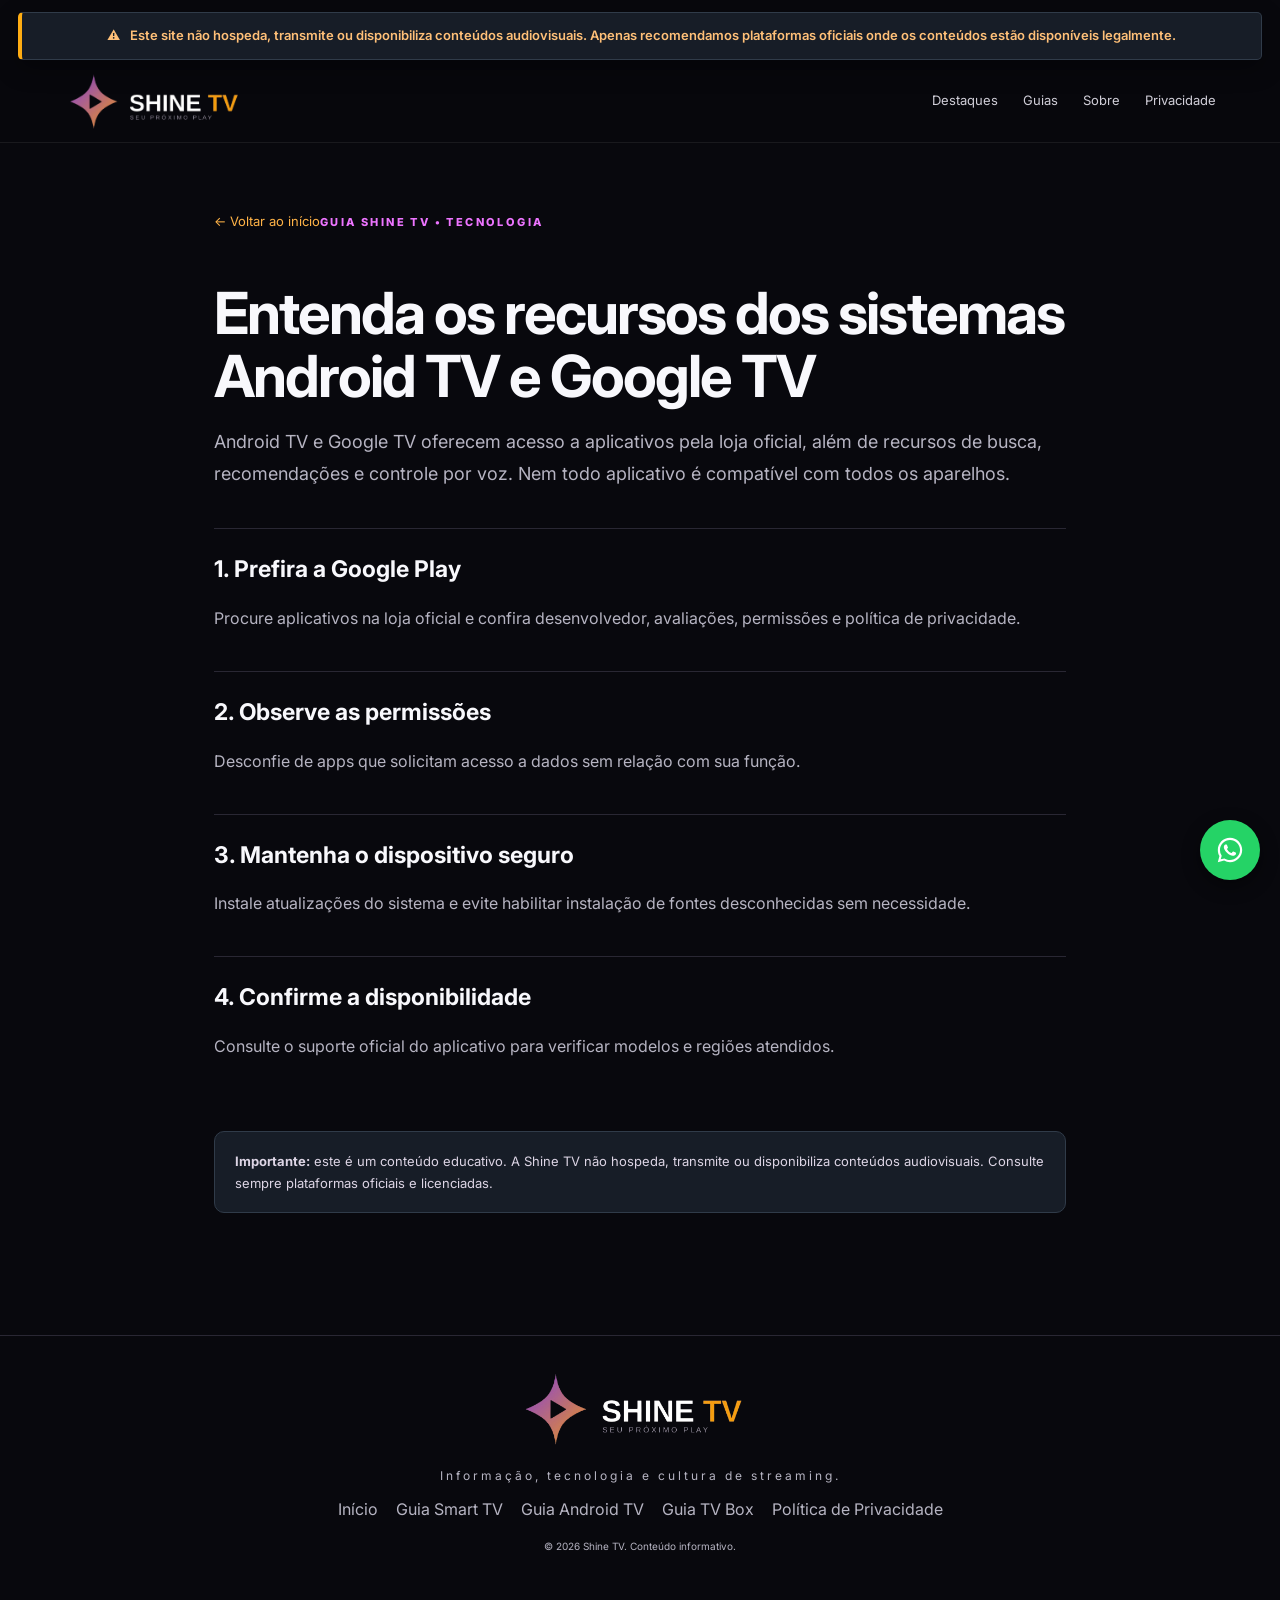
==== commit fbcfe120: "Integrate Google Tag Manager and update WhatsApp link Added Google Tag Manager script and updated Wh" ====
--- a/iptv-android.html
+++ b/iptv-android.html
@@ -1,6 +1,11 @@
-<!doctype html><html lang="pt-BR"><head><meta charset="utf-8"><meta name="viewport" content="width=device-width, initial-scale=1"><meta name="theme-color" content="#08080d"><meta name="robots" content="index, follow"><link rel="icon" href="/favicon.ico"><link rel="stylesheet" href="style.css"><title>Android TV e Google TV: como escolher aplicativos | Shine TV</title><meta name="description" content="Android TV e Google TV oferecem acesso a aplicativos pela loja oficial, além de recursos de busca, recomendações e controle por voz. Nem todo aplicativo é compatível com todos os aparelhos."><link rel="canonical" href="https://shinetv.com.br/iptv-android.html"></head><body><div class="legal-notice" role="note" aria-label="Aviso legal"><span aria-hidden="true">⚠️</span> Este site não hospeda, transmite ou disponibiliza conteúdos audiovisuais. Apenas recomendamos plataformas oficiais onde os conteúdos estão disponíveis legalmente.</div><header class="topbar"><a class="brand" href="index.html" aria-label="Shine TV - início"><img src="assets/shine-logo-horizontal.jpeg" alt="Shine TV" width="881" height="276"></a><nav aria-label="Navegação principal"><a href="index.html#destaques">Destaques</a><a href="index.html#guias">Guias</a><a href="index.html#sobre">Sobre</a><a href="politica-de-privacidade.html">Privacidade</a></nav></header><main class="article-main"><a class="back-link" href="index.html">← Voltar ao início</a><span class="eyebrow">GUIA SHINE TV • TECNOLOGIA</span><h1>Entenda os recursos dos sistemas Android TV e Google TV</h1><p class="article-lead">Android TV e Google TV oferecem acesso a aplicativos pela loja oficial, além de recursos de busca, recomendações e controle por voz. Nem todo aplicativo é compatível com todos os aparelhos.</p><article class="article-step"><h2>1. Prefira a Google Play</h2><p>Procure aplicativos na loja oficial e confira desenvolvedor, avaliações, permissões e política de privacidade.</p></article><article class="article-step"><h2>2. Observe as permissões</h2><p>Desconfie de apps que solicitam acesso a dados sem relação com sua função.</p></article><article class="article-step"><h2>3. Mantenha o dispositivo seguro</h2><p>Instale atualizações do sistema e evite habilitar instalação de fontes desconhecidas sem necessidade.</p></article><article class="article-step"><h2>4. Confirme a disponibilidade</h2><p>Consulte o suporte oficial do aplicativo para verificar modelos e regiões atendidos.</p></article><aside class="editorial-note"><strong>Importante:</strong> este é um conteúdo educativo. A Shine TV não hospeda, transmite ou disponibiliza conteúdos audiovisuais. Consulte sempre plataformas oficiais e licenciadas.</aside></main><footer class="footer"><img src="assets/shine-logo-horizontal.jpeg" alt="Shine TV" loading="lazy"><p>Informação, tecnologia e cultura de streaming.</p><nav class="footer-links"><a href="index.html">Início</a><a href="iptv-smart.html">Guia Smart TV</a><a href="iptv-android.html">Guia Android TV</a><a href="iptv-box.html">Guia TV Box</a><a href="politica-de-privacidade.html">Política de Privacidade</a></nav><small>© <span id="year"></span> Shine TV. Conteúdo informativo.</small></footer><script>document.getElementById('year').textContent=new Date().getFullYear();</script>
+<!doctype html><html lang="pt-BR"><head>
+
+  <!-- Google tag (gtag.js) --> <script async src="https://www.googletagmanager.com/gtag/js?id=AW-18550901437"></script> <script> window.dataLayer = window.dataLayer || []; function gtag(){dataLayer.push(arguments);} gtag('js', new Date()); gtag('config', 'AW-18550901437'); </script>
+
+  
+  <meta charset="utf-8"><meta name="viewport" content="width=device-width, initial-scale=1"><meta name="theme-color" content="#08080d"><meta name="robots" content="index, follow"><link rel="icon" href="/favicon.ico"><link rel="stylesheet" href="style.css"><title>Android TV e Google TV: como escolher aplicativos | Shine TV</title><meta name="description" content="Android TV e Google TV oferecem acesso a aplicativos pela loja oficial, além de recursos de busca, recomendações e controle por voz. Nem todo aplicativo é compatível com todos os aparelhos."><link rel="canonical" href="https://shinetv.com.br/iptv-android.html"></head><body><div class="legal-notice" role="note" aria-label="Aviso legal"><span aria-hidden="true">⚠️</span> Este site não hospeda, transmite ou disponibiliza conteúdos audiovisuais. Apenas recomendamos plataformas oficiais onde os conteúdos estão disponíveis legalmente.</div><header class="topbar"><a class="brand" href="index.html" aria-label="Shine TV - início"><img src="assets/shine-logo-horizontal.jpeg" alt="Shine TV" width="881" height="276"></a><nav aria-label="Navegação principal"><a href="index.html#destaques">Destaques</a><a href="index.html#guias">Guias</a><a href="index.html#sobre">Sobre</a><a href="politica-de-privacidade.html">Privacidade</a></nav></header><main class="article-main"><a class="back-link" href="index.html">← Voltar ao início</a><span class="eyebrow">GUIA SHINE TV • TECNOLOGIA</span><h1>Entenda os recursos dos sistemas Android TV e Google TV</h1><p class="article-lead">Android TV e Google TV oferecem acesso a aplicativos pela loja oficial, além de recursos de busca, recomendações e controle por voz. Nem todo aplicativo é compatível com todos os aparelhos.</p><article class="article-step"><h2>1. Prefira a Google Play</h2><p>Procure aplicativos na loja oficial e confira desenvolvedor, avaliações, permissões e política de privacidade.</p></article><article class="article-step"><h2>2. Observe as permissões</h2><p>Desconfie de apps que solicitam acesso a dados sem relação com sua função.</p></article><article class="article-step"><h2>3. Mantenha o dispositivo seguro</h2><p>Instale atualizações do sistema e evite habilitar instalação de fontes desconhecidas sem necessidade.</p></article><article class="article-step"><h2>4. Confirme a disponibilidade</h2><p>Consulte o suporte oficial do aplicativo para verificar modelos e regiões atendidos.</p></article><aside class="editorial-note"><strong>Importante:</strong> este é um conteúdo educativo. A Shine TV não hospeda, transmite ou disponibiliza conteúdos audiovisuais. Consulte sempre plataformas oficiais e licenciadas.</aside></main><footer class="footer"><img src="assets/shine-logo-horizontal.jpeg" alt="Shine TV" loading="lazy"><p>Informação, tecnologia e cultura de streaming.</p><nav class="footer-links"><a href="index.html">Início</a><a href="iptv-smart.html">Guia Smart TV</a><a href="iptv-android.html">Guia Android TV</a><a href="iptv-box.html">Guia TV Box</a><a href="politica-de-privacidade.html">Política de Privacidade</a></nav><small>© <span id="year"></span> Shine TV. Conteúdo informativo.</small></footer><script>document.getElementById('year').textContent=new Date().getFullYear();</script>
 <!-- WHATSAPP FLUTUANTE -->
 <a class="whatsapp-float" href="https://wa.me/5521996345056?text=Ol%C3%A1%20Vim%20pelo%20site%20da%20Shine%20TV%20e%20gostaria%20de%20fazer%20o%20teste%20IPTV%20gr%C3%A1tis%20e%20consultar%20os%20valores." target="_blank" rel="noopener" aria-label="Falar pelo WhatsApp">
 <svg viewBox="0 0 32 32" width="30" height="30" aria-hidden="true" fill="#fff"><path d="M16.003 3C8.83 3 3 8.83 3 16c0 2.29.6 4.53 1.74 6.5L3 29l6.68-1.72A12.94 12.94 0 0 0 16 29c7.17 0 13-5.83 13-13S23.17 3 16.003 3zm0 23.7c-1.95 0-3.86-.52-5.53-1.5l-.4-.23-3.97 1.02 1.06-3.86-.26-.4A10.66 10.66 0 0 1 5.3 16c0-5.9 4.8-10.7 10.7-10.7S26.7 10.1 26.7 16s-4.8 10.7-10.7 10.7zm5.87-8.02c-.32-.16-1.9-.94-2.2-1.04-.3-.11-.51-.16-.73.16-.21.32-.83 1.04-1.02 1.26-.19.21-.37.24-.7.08-.32-.16-1.36-.5-2.59-1.6-.96-.85-1.6-1.9-1.79-2.22-.19-.32-.02-.5.14-.66.14-.14.32-.37.48-.56.16-.19.21-.32.32-.54.1-.21.05-.4-.03-.56-.08-.16-.73-1.76-1-2.4-.26-.63-.53-.54-.73-.55h-.62c-.21 0-.56.08-.85.4-.29.32-1.12 1.1-1.12 2.68s1.15 3.1 1.31 3.32c.16.21 2.26 3.45 5.47 4.84.76.33 1.36.53 1.83.68.77.24 1.47.21 2.02.13.62-.09 1.9-.78 2.17-1.53.27-.75.27-1.4.19-1.53-.08-.13-.29-.21-.61-.37z"/></svg>
 </a>
-</body></html>+</body></html>
